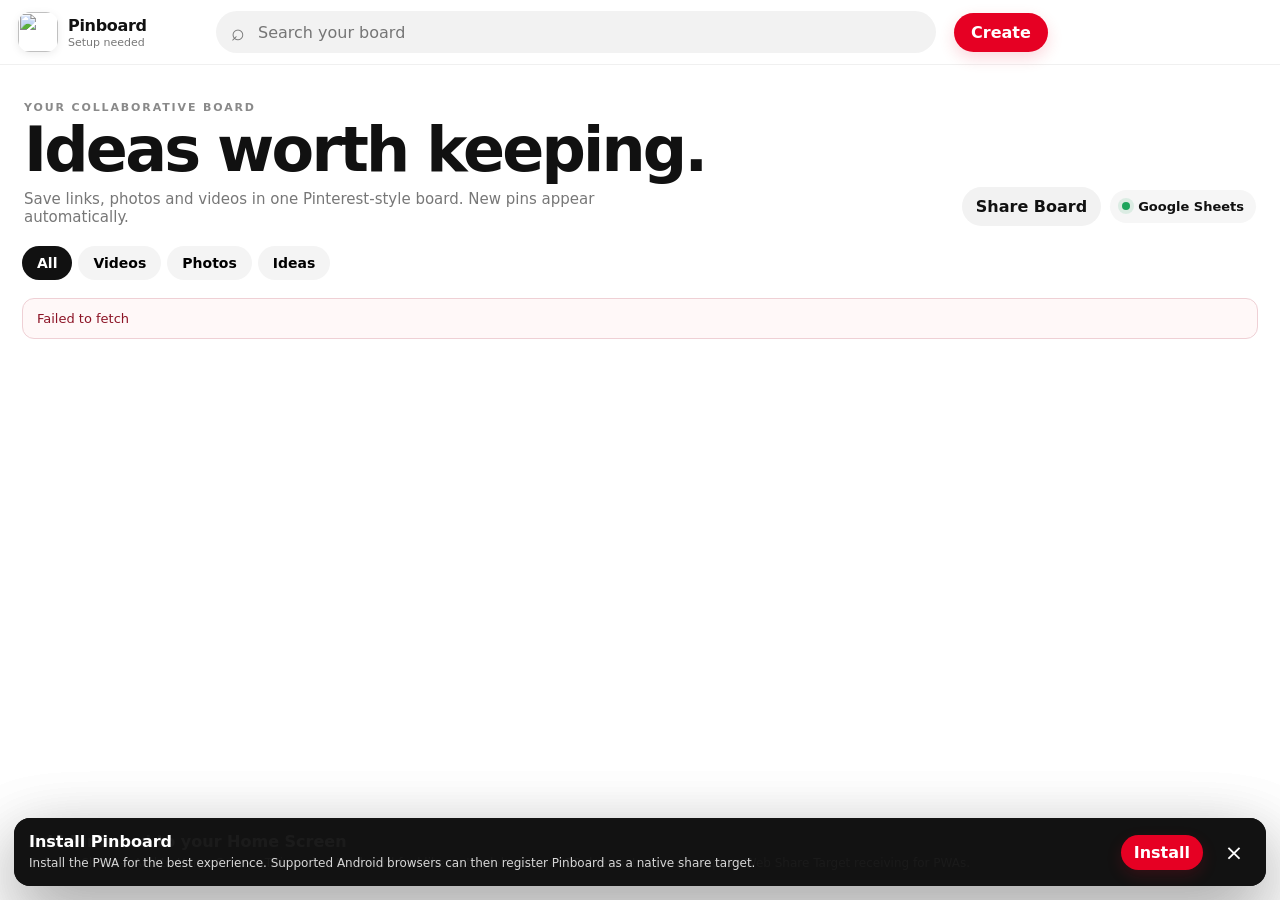
==== index.html @ 5e3a15cf "Add files via upload" ====
<!doctype html>
<html lang="en">
<head>
<meta charset="utf-8">
<meta name="viewport" content="width=device-width,initial-scale=1,viewport-fit=cover">
<meta name="theme-color" content="#e60023">
<meta name="apple-mobile-web-app-capable" content="yes">
<meta name="apple-mobile-web-app-status-bar-style" content="black-translucent">
<meta name="apple-mobile-web-app-title" content="Pinboard">
<link rel="manifest" href="./manifest.json">
<link rel="icon" type="image/png" href="https://images.squarespace-cdn.com/content/v1/67296ef34462bc7a12043dfe/15d2a4db-7072-4f8b-a951-11aa1a6bc718/Outdoor-Education-Service-06.png">
<link rel="apple-touch-icon" href="https://images.squarespace-cdn.com/content/v1/67296ef34462bc7a12043dfe/15d2a4db-7072-4f8b-a951-11aa1a6bc718/Outdoor-Education-Service-06.png">
<link rel="preconnect" href="https://images.squarespace-cdn.com" crossorigin>
<link rel="stylesheet" href="./styles.css">
<title>Pinboard</title>
</head>
<body>
<div id="app">
<header class="topbar">
  <div class="brand" id="homeButton" role="button" tabindex="0" aria-label="Go home">
    <img class="brand-img" src="https://images.squarespace-cdn.com/content/v1/67296ef34462bc7a12043dfe/15d2a4db-7072-4f8b-a951-11aa1a6bc718/Outdoor-Education-Service-06.png" alt="" width="40" height="40">
    <div><strong>Pinboard</strong><span id="syncStatus">Connecting…</span></div>
  </div>
  <div class="search-wrap">
    <span class="search-icon">⌕</span>
    <input id="searchInput" type="search" placeholder="Search your board" autocomplete="off">
    <button id="clearSearch" class="clear-search" aria-label="Clear search" hidden>×</button>
  </div>
  <div class="top-actions">
    <button class="icon-btn" id="installButton" hidden title="Install">＋</button>
    <button class="primary-btn" id="addButton">Create</button>
  </div>
</header>
<main class="page">
  <section class="hero">
    <div>
      <p class="eyebrow">YOUR COLLABORATIVE BOARD</p>
      <h1>Ideas worth keeping.</h1>
      <p class="subtext">Save links, photos and videos in one Pinterest-style board. New pins appear automatically.</p>
    </div>
    <div class="hero-actions">
      <button class="secondary-btn" id="shareBoard">Share Board</button>
      <div class="sync-pill"><span class="dot"></span><span id="liveText">Live board</span></div>
    </div>
  </section>
  <div class="category-row" role="tablist" aria-label="Categories">
    <button class="filter active" data-filter="all">All</button>
    <button class="filter" data-filter="video">Videos</button>
    <button class="filter" data-filter="photo">Photos</button>
    <button class="filter" data-filter="idea">Ideas</button>
  </div>
  <section class="composer" id="composer" hidden>
    <form id="pinForm" autocomplete="off">
      <div class="composer-head">
        <div><p class="eyebrow">NEW PIN</p><h2>Save something</h2></div>
        <button type="button" class="close-btn" id="closeComposer" aria-label="Close">×</button>
      </div>
      <div class="form-grid">
        <label><span>Link</span><input id="urlInput" type="url" placeholder="https://…" required></label>
        <label><span>Title</span><input id="titleInput" maxlength="140" placeholder="What should this pin be called?"></label>
        <label><span>Your name</span><input id="authorInput" maxlength="40" placeholder="Anonymous"></label>
        <label><span>Category</span><select id="categoryInput"><option value="idea">Idea</option><option value="photo">Photo</option><option value="video">Video</option></select></label>
      </div>
      <div class="composer-foot">
        <span class="hint">Links are stored in your Google Sheet through your Apps Script endpoint.</span>
        <button class="primary-btn" type="submit" id="saveButton">Add Pin</button>
      </div>
      <p class="error" id="formError" hidden></p>
    </form>
  </section>
  <div id="apiNotice" class="notice"></div>
  <section class="pin-grid" id="pinGrid" aria-live="polite"></section>
  <div id="emptyState" class="empty-state" hidden>
    <div class="empty-icon">✦</div><h2>No pins yet</h2><p>Add your first link to start the board.</p>
    <button class="primary-btn" id="emptyAdd">Create first pin</button>
  </div>
</main>
<div class="install-sheet" id="iosBanner" hidden>
  <div><strong>Add Pinboard to your Home Screen</strong><p>Safari → Share → Add to Home Screen. This makes the board feel like a standalone app. iOS does not currently expose Web Share Target receiving for PWAs.</p></div>
  <button class="close-mini" data-dismiss="iosBanner">×</button>
</div>
<div class="install-sheet" id="androidBanner" hidden>
  <div><strong>Install Pinboard</strong><p>Install the PWA for the best experience. Supported Android browsers can then register Pinboard as a native share target.</p></div>
  <button class="primary-btn small" id="installNow">Install</button>
  <button class="close-mini" data-dismiss="androidBanner">×</button>
</div>
<div class="modal" id="lightbox" hidden>
  <div class="modal-backdrop" data-close-lightbox></div>
  <div class="lightbox-shell" role="dialog" aria-modal="true">
    <button class="lightbox-close" data-close-lightbox aria-label="Close">×</button>
    <div class="lightbox-stage" id="lightboxStage"><div id="lightboxContent"></div></div>
    <div class="lightbox-meta">
      <div><strong id="lightboxTitle">Pin</strong><span id="lightboxAuthor"></span></div>
      <div class="lightbox-actions">
        <button class="secondary-btn" id="lightboxShare">Share</button>
        <a id="lightboxOriginal" class="secondary-btn" target="_blank" rel="noopener noreferrer">Open Original ↗</a>
      </div>
    </div>
  </div>
</div>
<script async src="https://assets.pinterest.com/js/pinit.js"></script>
<script src="./app.js" defer></script>
</body>
</html>
---- styles.css ----
:root{--red:#e60023;--red-dark:#c90020;--ink:#111;--muted:#777;--line:#e9e9e9;--glass:rgba(255,255,255,.91);--shadow:0 8px 28px rgba(0,0,0,.08);--shadow-lg:0 24px 70px rgba(0,0,0,.22);--radius:18px}
*{box-sizing:border-box}html{scroll-behavior:smooth}body{margin:0;font-family:Inter,ui-sans-serif,system-ui,-apple-system,BlinkMacSystemFont,"Segoe UI",sans-serif;color:var(--ink);background:#fff}
button,input,select{font:inherit}button{cursor:pointer}.topbar{position:sticky;top:0;z-index:40;display:flex;align-items:center;gap:18px;padding:11px 18px;border-bottom:1px solid rgba(0,0,0,.06);background:var(--glass);backdrop-filter:blur(15px);-webkit-backdrop-filter:blur(15px)}
.brand{display:flex;align-items:center;gap:10px;min-width:180px;user-select:none}.brand-img{width:40px;height:40px;border-radius:12px;object-fit:cover;box-shadow:0 2px 8px rgba(0,0,0,.08)}.brand strong{display:block;font-weight:900;letter-spacing:-.02em}.brand span{display:block;color:var(--muted);font-size:11px;margin-top:1px}
.search-wrap{height:42px;max-width:720px;flex:1;position:relative}.search-wrap input{height:100%;padding:0 42px;border:0;border-radius:999px;background:#f2f2f2;outline:none}.search-wrap input:focus{background:#ececec}.search-icon{position:absolute;left:15px;top:8px;font-size:23px;color:#777;z-index:1}.clear-search{position:absolute;right:8px;top:5px;border:0;border-radius:50%;width:32px;height:32px;background:#ddd;font-size:20px;color:#555}
.top-actions{display:flex;gap:8px}.primary-btn,.secondary-btn,.icon-btn{border:0}.primary-btn{border-radius:999px;background:var(--red);color:#fff;padding:10px 17px;font-weight:850;box-shadow:0 6px 16px rgba(230,0,35,.16);transition:.18s}.primary-btn:hover{background:var(--red-dark);transform:translateY(-1px)}.primary-btn.small{padding:8px 13px}.secondary-btn{background:#f2f2f2;color:#111;border-radius:999px;padding:10px 14px;font-weight:800;text-decoration:none}.secondary-btn:hover{background:#e9e9e9}.icon-btn{width:38px;height:38px;border-radius:50%;background:#f2f2f2;font-size:22px}
.page{max-width:1800px;margin:auto;padding:26px 22px 70px}.hero{display:flex;justify-content:space-between;align-items:end;gap:20px;margin:10px 2px 20px}.hero h1{font-size:clamp(34px,5vw,62px);line-height:.95;letter-spacing:-.045em;margin:0 0 10px}.eyebrow{font-size:11px;letter-spacing:.17em;font-weight:900;color:#8a8a8a;margin:0 0 7px}.subtext{color:var(--muted);font-size:15px;max-width:670px;margin:0}.hero-actions{display:flex;align-items:center;gap:9px}.sync-pill{padding:9px 12px;background:#f6f6f6;border-radius:999px;font-size:13px;font-weight:750;display:flex;align-items:center;gap:8px}.dot{width:8px;height:8px;border-radius:50%;background:#1ca55b;box-shadow:0 0 0 4px rgba(28,165,91,.12)}
.category-row{display:flex;gap:6px;overflow:auto;scrollbar-width:none;margin:0 0 18px}.category-row::-webkit-scrollbar{display:none}.filter{border:0;background:#f4f4f4;border-radius:999px;padding:9px 15px;font-size:14px;font-weight:800;white-space:nowrap}.filter.active{background:#111;color:#fff}
.composer{background:#fff;border:1px solid var(--line);border-radius:22px;padding:20px;box-shadow:var(--shadow);margin-bottom:18px}.composer-head{display:flex;justify-content:space-between;align-items:start}.composer h2{margin:0 0 14px;font-size:22px;letter-spacing:-.02em}.close-btn,.close-mini{border:0;background:transparent}.close-btn{font-size:28px;color:#777;width:36px;height:36px;border-radius:50%}.close-btn:hover{background:#f1f1f1}.form-grid{display:grid;grid-template-columns:2fr 1.35fr 1fr 1fr;gap:12px}label span{display:block;font-size:12px;font-weight:800;margin-bottom:6px;color:#555}input,select{width:100%;border:1px solid #ddd;border-radius:12px;padding:12px 13px;outline:none;background:#fff}input:focus,select:focus{border-color:#999;box-shadow:0 0 0 4px rgba(0,0,0,.04)}.composer-foot{display:flex;justify-content:space-between;align-items:center;gap:14px;margin-top:14px}.hint{font-size:12px;color:#888}.error,.notice{border-radius:12px;font-size:13px}.error{background:#fff0f1;color:#9d001a;padding:10px 12px;margin:12px 0 0}.notice{display:none;padding:12px 14px;margin-bottom:18px;background:#fff8f8;color:#8c1426;border:1px solid #efd0d5}
.pin-grid{column-count:6;column-gap:16px}.pin-card{break-inside:avoid;margin:0 0 16px;border-radius:var(--radius);overflow:hidden;background:#fff;border:1px solid rgba(0,0,0,.05);box-shadow:0 3px 13px rgba(0,0,0,.06);position:relative;transition:transform .2s,box-shadow .2s;animation:pinIn .35s both}.pin-card:hover{transform:translateY(-4px);box-shadow:var(--shadow)}.media-wrap{position:relative;background:#eee;overflow:hidden}.media-wrap img,.media-wrap video{width:100%;display:block;object-fit:cover;max-height:800px}.media-wrap iframe{width:100%;aspect-ratio:16/10;border:0;background:#111;display:block}.pin-body{padding:12px}.pin-title{margin:0 0 8px;font-weight:850;line-height:1.2}.pin-source{color:#8a8a8a;font-size:12px;white-space:nowrap;text-overflow:ellipsis;overflow:hidden}.pin-footer{display:flex;justify-content:space-between;align-items:center;gap:8px;margin-top:11px}.author{display:flex;align-items:center;gap:7px;min-width:0}.avatar{width:25px;height:25px;border-radius:50%;background:#111;color:#fff;display:grid;place-items:center;font-size:10px;font-weight:900}.author-name,.timestamp{white-space:nowrap;overflow:hidden;text-overflow:ellipsis}.author-name{font-size:12px;font-weight:700}.timestamp{font-size:11px;color:#aaa}.card-overlay{position:absolute;left:8px;right:8px;top:8px;display:flex;justify-content:space-between;gap:6px;opacity:0;transition:.18s}.pin-card:hover .card-overlay,.pin-card:focus-within .card-overlay{opacity:1}.overlay-btn,.delete-chip{border:0;border-radius:999px;padding:8px 11px;background:rgba(255,255,255,.95);font-size:12px;font-weight:850;box-shadow:0 5px 16px rgba(0,0,0,.12)}.overlay-btn.open{background:var(--red);color:#fff}.delete-chip{position:absolute;right:8px;bottom:8px;z-index:2}.external-card{padding:27px 18px;background:linear-gradient(135deg,#f4f4f4,#fff);min-height:150px}.external-icon{width:42px;height:42px;background:#111;color:#fff;border-radius:12px;display:grid;place-items:center;font-weight:900;margin-bottom:14px}.external-domain{font-weight:900;font-size:17px}.external-url{font-size:12px;color:#8a8a8a;margin-top:6px;overflow:hidden;text-overflow:ellipsis;white-space:nowrap}.skeleton{height:220px;border-radius:16px;margin-bottom:16px;background:linear-gradient(100deg,#eee 35%,#f8f8f8 50%,#eee 65%);background-size:300% 100%;animation:shim 1.2s infinite;break-inside:avoid}.empty-state{text-align:center;padding:78px 15px}.empty-icon{width:64px;height:64px;border-radius:20px;background:#f5f5f5;display:grid;place-items:center;margin:0 auto 14px;font-size:29px}.empty-state h2{margin:0 0 7px}.empty-state p{margin:0 0 18px;color:#777}
.lightbox-shell{position:absolute;inset:15px;display:flex;flex-direction:column;pointer-events:none}.modal{position:fixed;inset:0;z-index:100}.modal-backdrop{position:absolute;inset:0;background:rgba(0,0,0,.73);backdrop-filter:blur(5px)}.lightbox-stage{flex:1;display:grid;place-items:center;overflow:hidden;pointer-events:auto}.lightbox-close{position:absolute;right:0;top:0;z-index:2;border:0;width:44px;height:44px;border-radius:50%;background:#fff;font-size:28px}.lightbox-meta{pointer-events:auto;width:min(1100px,100%);margin:9px auto 0;display:flex;justify-content:space-between;align-items:center;gap:15px;color:#fff}.lightbox-meta strong{display:block}.lightbox-meta span{display:block;color:#ddd;font-size:12px;margin-top:4px}.lightbox-actions{display:flex;gap:7px}.install-sheet{position:fixed;left:14px;right:14px;bottom:14px;z-index:80;display:flex;align-items:center;gap:14px;padding:14px 15px;border-radius:16px;background:rgba(18,18,18,.96);color:#fff;box-shadow:var(--shadow-lg)}.install-sheet>div{flex:1}.install-sheet strong{display:block}.install-sheet p{margin:4px 0 0;color:#d8d8d8;font-size:12px;line-height:1.4}.close-mini{color:#fff;font-size:22px;width:34px;height:34px;border-radius:50%}.close-mini:hover{background:rgba(255,255,255,.12)}
@keyframes shim{0%{background-position:100% 0}100%{background-position:-100% 0}}@keyframes pinIn{from{opacity:0;transform:translateY(9px)}to{opacity:1;transform:none}}
@media(max-width:1300px){.pin-grid{column-count:5}}@media(max-width:1100px){.pin-grid{column-count:4}.form-grid{grid-template-columns:1fr 1fr}}@media(max-width:760px){.topbar{padding:9px 11px;flex-wrap:wrap}.brand{order:1;min-width:auto}.top-actions{order:2;margin-left:auto}.search-wrap{order:3;flex-basis:100%;max-width:none}.page{padding:18px 11px 55px}.hero{flex-direction:column;align-items:start}.hero-actions{width:100%;justify-content:space-between}.pin-grid{column-count:2;column-gap:9px}.pin-card{margin-bottom:9px;border-radius:13px}.form-grid{grid-template-columns:1fr}.composer-foot{flex-direction:column;align-items:stretch}}@media(max-width:430px){.pin-grid{column-count:1}.hero-actions{flex-wrap:wrap}.brand strong{font-size:14px}}
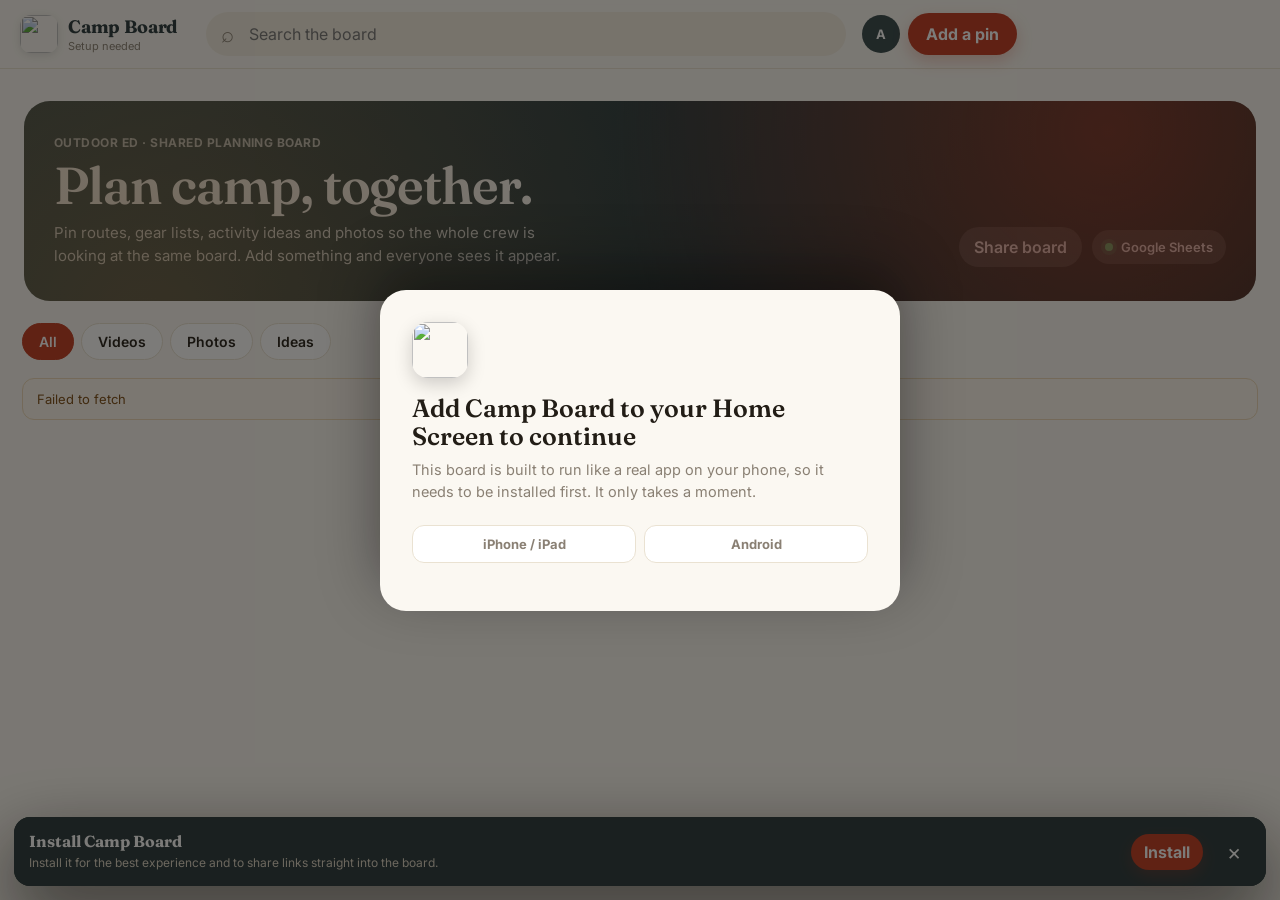
==== commit eefe68b8: "Add files via upload" ====
--- a/index.html
+++ b/index.html
@@ -3,43 +3,47 @@
 <head>
 <meta charset="utf-8">
 <meta name="viewport" content="width=device-width,initial-scale=1,viewport-fit=cover">
-<meta name="theme-color" content="#e60023">
+<meta name="theme-color" content="#c1391f">
 <meta name="apple-mobile-web-app-capable" content="yes">
 <meta name="apple-mobile-web-app-status-bar-style" content="black-translucent">
-<meta name="apple-mobile-web-app-title" content="Pinboard">
+<meta name="apple-mobile-web-app-title" content="Camp Board">
 <link rel="manifest" href="./manifest.json">
 <link rel="icon" type="image/png" href="https://images.squarespace-cdn.com/content/v1/67296ef34462bc7a12043dfe/15d2a4db-7072-4f8b-a951-11aa1a6bc718/Outdoor-Education-Service-06.png">
 <link rel="apple-touch-icon" href="https://images.squarespace-cdn.com/content/v1/67296ef34462bc7a12043dfe/15d2a4db-7072-4f8b-a951-11aa1a6bc718/Outdoor-Education-Service-06.png">
 <link rel="preconnect" href="https://images.squarespace-cdn.com" crossorigin>
+<link rel="preconnect" href="https://fonts.googleapis.com">
+<link rel="preconnect" href="https://fonts.gstatic.com" crossorigin>
+<link href="https://fonts.googleapis.com/css2?family=Fraunces:opsz,wght@9..144,500;9..144,600;9..144,700&family=Inter:wght@400;500;600;700&display=swap" rel="stylesheet">
 <link rel="stylesheet" href="./styles.css">
-<title>Pinboard</title>
+<title>Camp Board</title>
 </head>
 <body>
 <div id="app">
 <header class="topbar">
-  <div class="brand" id="homeButton" role="button" tabindex="0" aria-label="Go home">
-    <img class="brand-img" src="https://images.squarespace-cdn.com/content/v1/67296ef34462bc7a12043dfe/15d2a4db-7072-4f8b-a951-11aa1a6bc718/Outdoor-Education-Service-06.png" alt="" width="40" height="40">
-    <div><strong>Pinboard</strong><span id="syncStatus">Connecting…</span></div>
-  </div>
+  <button class="brand" id="homeButton" aria-label="Go home">
+    <img class="brand-img" src="https://images.squarespace-cdn.com/content/v1/67296ef34462bc7a12043dfe/15d2a4db-7072-4f8b-a951-11aa1a6bc718/Outdoor-Education-Service-06.png" alt="" width="38" height="38">
+    <div><strong>Camp Board</strong><span id="syncStatus">Connecting…</span></div>
+  </button>
   <div class="search-wrap">
     <span class="search-icon">⌕</span>
-    <input id="searchInput" type="search" placeholder="Search your board" autocomplete="off">
+    <input id="searchInput" type="search" placeholder="Search the board" autocomplete="off">
     <button id="clearSearch" class="clear-search" aria-label="Clear search" hidden>×</button>
   </div>
   <div class="top-actions">
     <button class="icon-btn" id="installButton" hidden title="Install">＋</button>
-    <button class="primary-btn" id="addButton">Create</button>
+    <button class="avatar-btn" id="profileButton" title="Your name">A</button>
+    <button class="primary-btn" id="addButton">Add a pin</button>
   </div>
 </header>
 <main class="page">
   <section class="hero">
     <div>
-      <p class="eyebrow">YOUR COLLABORATIVE BOARD</p>
-      <h1>Ideas worth keeping.</h1>
-      <p class="subtext">Save links, photos and videos in one Pinterest-style board. New pins appear automatically.</p>
+      <p class="eyebrow">OUTDOOR ED · SHARED PLANNING BOARD</p>
+      <h1>Plan camp, together.</h1>
+      <p class="subtext">Pin routes, gear lists, activity ideas and photos so the whole crew is looking at the same board. Add something and everyone sees it appear.</p>
     </div>
     <div class="hero-actions">
-      <button class="secondary-btn" id="shareBoard">Share Board</button>
+      <button class="secondary-btn" id="shareBoard">Share board</button>
       <div class="sync-pill"><span class="dot"></span><span id="liveText">Live board</span></div>
     </div>
   </section>
@@ -52,18 +56,18 @@
   <section class="composer" id="composer" hidden>
     <form id="pinForm" autocomplete="off">
       <div class="composer-head">
-        <div><p class="eyebrow">NEW PIN</p><h2>Save something</h2></div>
+        <div><p class="eyebrow">NEW PIN</p><h2>Add to the board</h2></div>
         <button type="button" class="close-btn" id="closeComposer" aria-label="Close">×</button>
       </div>
       <div class="form-grid">
         <label><span>Link</span><input id="urlInput" type="url" placeholder="https://…" required></label>
-        <label><span>Title</span><input id="titleInput" maxlength="140" placeholder="What should this pin be called?"></label>
+        <label><span>Title</span><input id="titleInput" maxlength="140" placeholder="What is this?"></label>
         <label><span>Your name</span><input id="authorInput" maxlength="40" placeholder="Anonymous"></label>
         <label><span>Category</span><select id="categoryInput"><option value="idea">Idea</option><option value="photo">Photo</option><option value="video">Video</option></select></label>
       </div>
       <div class="composer-foot">
-        <span class="hint">Links are stored in your Google Sheet through your Apps Script endpoint.</span>
-        <button class="primary-btn" type="submit" id="saveButton">Add Pin</button>
+        <span class="hint">Pins are stored in the group's Google Sheet.</span>
+        <button class="primary-btn" type="submit" id="saveButton">Add pin</button>
       </div>
       <p class="error" id="formError" hidden></p>
     </form>
@@ -71,16 +75,16 @@
   <div id="apiNotice" class="notice"></div>
   <section class="pin-grid" id="pinGrid" aria-live="polite"></section>
   <div id="emptyState" class="empty-state" hidden>
-    <div class="empty-icon">✦</div><h2>No pins yet</h2><p>Add your first link to start the board.</p>
-    <button class="primary-btn" id="emptyAdd">Create first pin</button>
+    <div class="empty-icon">✦</div><h2>No pins yet</h2><p>Add the first link to start the board.</p>
+    <button class="primary-btn" id="emptyAdd">Add the first pin</button>
   </div>
 </main>
 <div class="install-sheet" id="iosBanner" hidden>
-  <div><strong>Add Pinboard to your Home Screen</strong><p>Safari → Share → Add to Home Screen. This makes the board feel like a standalone app. iOS does not currently expose Web Share Target receiving for PWAs.</p></div>
+  <div><strong>Add Camp Board to your Home Screen</strong><p>Safari → Share → Add to Home Screen. This makes the board feel like a real app.</p></div>
   <button class="close-mini" data-dismiss="iosBanner">×</button>
 </div>
 <div class="install-sheet" id="androidBanner" hidden>
-  <div><strong>Install Pinboard</strong><p>Install the PWA for the best experience. Supported Android browsers can then register Pinboard as a native share target.</p></div>
+  <div><strong>Install Camp Board</strong><p>Install it for the best experience and to share links straight into the board.</p></div>
   <button class="primary-btn small" id="installNow">Install</button>
   <button class="close-mini" data-dismiss="androidBanner">×</button>
 </div>
@@ -93,12 +97,47 @@
       <div><strong id="lightboxTitle">Pin</strong><span id="lightboxAuthor"></span></div>
       <div class="lightbox-actions">
         <button class="secondary-btn" id="lightboxShare">Share</button>
-        <a id="lightboxOriginal" class="secondary-btn" target="_blank" rel="noopener noreferrer">Open Original ↗</a>
+        <a id="lightboxOriginal" class="secondary-btn" target="_blank" rel="noopener noreferrer">Open original ↗</a>
       </div>
     </div>
   </div>
 </div>
+</div>
+
+<!-- Install gate: shown on phones until the app is opened as an installed Home Screen app -->
+<div class="install-gate" id="installGate" hidden>
+  <div class="gate-sheet">
+    <img class="gate-icon" src="https://images.squarespace-cdn.com/content/v1/67296ef34462bc7a12043dfe/15d2a4db-7072-4f8b-a951-11aa1a6bc718/Outdoor-Education-Service-06.png" alt="">
+    <h1>Add Camp Board to your Home Screen to continue</h1>
+    <p class="subtext">This board is built to run like a real app on your phone, so it needs to be installed first. It only takes a moment.</p>
+    <div class="gate-tabs">
+      <button class="gate-tab" id="gateTabIOS" type="button">iPhone / iPad</button>
+      <button class="gate-tab" id="gateTabAndroid" type="button">Android</button>
+    </div>
+    <div class="gate-panel" id="gatePanelIOS">
+      <ol class="gate-steps">
+        <li><span class="num">1</span><span>Open this page in <strong>Safari</strong> (if you tapped this link inside another app, tap ••• or Share at the bottom, then "Open in Safari" first).</span></li>
+        <li><span class="num">2</span><span>Tap the <strong>Share</strong> button (the square with an arrow pointing up), in Safari's toolbar.</span></li>
+        <li><span class="num">3</span><span>Scroll down and tap <strong>Add to Home Screen</strong>.</span></li>
+        <li><span class="num">4</span><span>Tap <strong>Add</strong> in the top right.</span></li>
+        <li><span class="num">5</span><span>Close this browser tab, then open <strong>Camp Board</strong> from the icon that's now on your Home Screen.</span></li>
+      </ol>
+      <p class="gate-note">Already added it? Go to your Home Screen and open the Camp Board icon from there — reloading this browser tab won't switch it over.</p>
+    </div>
+    <div class="gate-panel" id="gatePanelAndroid">
+      <ol class="gate-steps">
+        <li><span class="num">1</span><span>Tap the <strong>⋮</strong> menu in the top right of Chrome.</span></li>
+        <li><span class="num">2</span><span>Tap <strong>Install app</strong> (or <strong>Add to Home screen</strong>).</span></li>
+        <li><span class="num">3</span><span>Tap <strong>Install</strong> to confirm.</span></li>
+        <li><span class="num">4</span><span>Open <strong>Camp Board</strong> from your Home Screen or app drawer.</span></li>
+      </ol>
+      <button class="primary-btn" id="gateInstallNow" hidden>Install now</button>
+      <p class="gate-note">Already added it? Open the Camp Board icon from your Home Screen or app drawer instead of this browser tab.</p>
+    </div>
+  </div>
+</div>
+
 <script async src="https://assets.pinterest.com/js/pinit.js"></script>
 <script src="./app.js" defer></script>
 </body>
-</html>+</html>
--- a/styles.css
+++ b/styles.css
@@ -1,13 +1,180 @@
-:root{--red:#e60023;--red-dark:#c90020;--ink:#111;--muted:#777;--line:#e9e9e9;--glass:rgba(255,255,255,.91);--shadow:0 8px 28px rgba(0,0,0,.08);--shadow-lg:0 24px 70px rgba(0,0,0,.22);--radius:18px}
-*{box-sizing:border-box}html{scroll-behavior:smooth}body{margin:0;font-family:Inter,ui-sans-serif,system-ui,-apple-system,BlinkMacSystemFont,"Segoe UI",sans-serif;color:var(--ink);background:#fff}
-button,input,select{font:inherit}button{cursor:pointer}.topbar{position:sticky;top:0;z-index:40;display:flex;align-items:center;gap:18px;padding:11px 18px;border-bottom:1px solid rgba(0,0,0,.06);background:var(--glass);backdrop-filter:blur(15px);-webkit-backdrop-filter:blur(15px)}
-.brand{display:flex;align-items:center;gap:10px;min-width:180px;user-select:none}.brand-img{width:40px;height:40px;border-radius:12px;object-fit:cover;box-shadow:0 2px 8px rgba(0,0,0,.08)}.brand strong{display:block;font-weight:900;letter-spacing:-.02em}.brand span{display:block;color:var(--muted);font-size:11px;margin-top:1px}
-.search-wrap{height:42px;max-width:720px;flex:1;position:relative}.search-wrap input{height:100%;padding:0 42px;border:0;border-radius:999px;background:#f2f2f2;outline:none}.search-wrap input:focus{background:#ececec}.search-icon{position:absolute;left:15px;top:8px;font-size:23px;color:#777;z-index:1}.clear-search{position:absolute;right:8px;top:5px;border:0;border-radius:50%;width:32px;height:32px;background:#ddd;font-size:20px;color:#555}
-.top-actions{display:flex;gap:8px}.primary-btn,.secondary-btn,.icon-btn{border:0}.primary-btn{border-radius:999px;background:var(--red);color:#fff;padding:10px 17px;font-weight:850;box-shadow:0 6px 16px rgba(230,0,35,.16);transition:.18s}.primary-btn:hover{background:var(--red-dark);transform:translateY(-1px)}.primary-btn.small{padding:8px 13px}.secondary-btn{background:#f2f2f2;color:#111;border-radius:999px;padding:10px 14px;font-weight:800;text-decoration:none}.secondary-btn:hover{background:#e9e9e9}.icon-btn{width:38px;height:38px;border-radius:50%;background:#f2f2f2;font-size:22px}
-.page{max-width:1800px;margin:auto;padding:26px 22px 70px}.hero{display:flex;justify-content:space-between;align-items:end;gap:20px;margin:10px 2px 20px}.hero h1{font-size:clamp(34px,5vw,62px);line-height:.95;letter-spacing:-.045em;margin:0 0 10px}.eyebrow{font-size:11px;letter-spacing:.17em;font-weight:900;color:#8a8a8a;margin:0 0 7px}.subtext{color:var(--muted);font-size:15px;max-width:670px;margin:0}.hero-actions{display:flex;align-items:center;gap:9px}.sync-pill{padding:9px 12px;background:#f6f6f6;border-radius:999px;font-size:13px;font-weight:750;display:flex;align-items:center;gap:8px}.dot{width:8px;height:8px;border-radius:50%;background:#1ca55b;box-shadow:0 0 0 4px rgba(28,165,91,.12)}
-.category-row{display:flex;gap:6px;overflow:auto;scrollbar-width:none;margin:0 0 18px}.category-row::-webkit-scrollbar{display:none}.filter{border:0;background:#f4f4f4;border-radius:999px;padding:9px 15px;font-size:14px;font-weight:800;white-space:nowrap}.filter.active{background:#111;color:#fff}
-.composer{background:#fff;border:1px solid var(--line);border-radius:22px;padding:20px;box-shadow:var(--shadow);margin-bottom:18px}.composer-head{display:flex;justify-content:space-between;align-items:start}.composer h2{margin:0 0 14px;font-size:22px;letter-spacing:-.02em}.close-btn,.close-mini{border:0;background:transparent}.close-btn{font-size:28px;color:#777;width:36px;height:36px;border-radius:50%}.close-btn:hover{background:#f1f1f1}.form-grid{display:grid;grid-template-columns:2fr 1.35fr 1fr 1fr;gap:12px}label span{display:block;font-size:12px;font-weight:800;margin-bottom:6px;color:#555}input,select{width:100%;border:1px solid #ddd;border-radius:12px;padding:12px 13px;outline:none;background:#fff}input:focus,select:focus{border-color:#999;box-shadow:0 0 0 4px rgba(0,0,0,.04)}.composer-foot{display:flex;justify-content:space-between;align-items:center;gap:14px;margin-top:14px}.hint{font-size:12px;color:#888}.error,.notice{border-radius:12px;font-size:13px}.error{background:#fff0f1;color:#9d001a;padding:10px 12px;margin:12px 0 0}.notice{display:none;padding:12px 14px;margin-bottom:18px;background:#fff8f8;color:#8c1426;border:1px solid #efd0d5}
-.pin-grid{column-count:6;column-gap:16px}.pin-card{break-inside:avoid;margin:0 0 16px;border-radius:var(--radius);overflow:hidden;background:#fff;border:1px solid rgba(0,0,0,.05);box-shadow:0 3px 13px rgba(0,0,0,.06);position:relative;transition:transform .2s,box-shadow .2s;animation:pinIn .35s both}.pin-card:hover{transform:translateY(-4px);box-shadow:var(--shadow)}.media-wrap{position:relative;background:#eee;overflow:hidden}.media-wrap img,.media-wrap video{width:100%;display:block;object-fit:cover;max-height:800px}.media-wrap iframe{width:100%;aspect-ratio:16/10;border:0;background:#111;display:block}.pin-body{padding:12px}.pin-title{margin:0 0 8px;font-weight:850;line-height:1.2}.pin-source{color:#8a8a8a;font-size:12px;white-space:nowrap;text-overflow:ellipsis;overflow:hidden}.pin-footer{display:flex;justify-content:space-between;align-items:center;gap:8px;margin-top:11px}.author{display:flex;align-items:center;gap:7px;min-width:0}.avatar{width:25px;height:25px;border-radius:50%;background:#111;color:#fff;display:grid;place-items:center;font-size:10px;font-weight:900}.author-name,.timestamp{white-space:nowrap;overflow:hidden;text-overflow:ellipsis}.author-name{font-size:12px;font-weight:700}.timestamp{font-size:11px;color:#aaa}.card-overlay{position:absolute;left:8px;right:8px;top:8px;display:flex;justify-content:space-between;gap:6px;opacity:0;transition:.18s}.pin-card:hover .card-overlay,.pin-card:focus-within .card-overlay{opacity:1}.overlay-btn,.delete-chip{border:0;border-radius:999px;padding:8px 11px;background:rgba(255,255,255,.95);font-size:12px;font-weight:850;box-shadow:0 5px 16px rgba(0,0,0,.12)}.overlay-btn.open{background:var(--red);color:#fff}.delete-chip{position:absolute;right:8px;bottom:8px;z-index:2}.external-card{padding:27px 18px;background:linear-gradient(135deg,#f4f4f4,#fff);min-height:150px}.external-icon{width:42px;height:42px;background:#111;color:#fff;border-radius:12px;display:grid;place-items:center;font-weight:900;margin-bottom:14px}.external-domain{font-weight:900;font-size:17px}.external-url{font-size:12px;color:#8a8a8a;margin-top:6px;overflow:hidden;text-overflow:ellipsis;white-space:nowrap}.skeleton{height:220px;border-radius:16px;margin-bottom:16px;background:linear-gradient(100deg,#eee 35%,#f8f8f8 50%,#eee 65%);background-size:300% 100%;animation:shim 1.2s infinite;break-inside:avoid}.empty-state{text-align:center;padding:78px 15px}.empty-icon{width:64px;height:64px;border-radius:20px;background:#f5f5f5;display:grid;place-items:center;margin:0 auto 14px;font-size:29px}.empty-state h2{margin:0 0 7px}.empty-state p{margin:0 0 18px;color:#777}
-.lightbox-shell{position:absolute;inset:15px;display:flex;flex-direction:column;pointer-events:none}.modal{position:fixed;inset:0;z-index:100}.modal-backdrop{position:absolute;inset:0;background:rgba(0,0,0,.73);backdrop-filter:blur(5px)}.lightbox-stage{flex:1;display:grid;place-items:center;overflow:hidden;pointer-events:auto}.lightbox-close{position:absolute;right:0;top:0;z-index:2;border:0;width:44px;height:44px;border-radius:50%;background:#fff;font-size:28px}.lightbox-meta{pointer-events:auto;width:min(1100px,100%);margin:9px auto 0;display:flex;justify-content:space-between;align-items:center;gap:15px;color:#fff}.lightbox-meta strong{display:block}.lightbox-meta span{display:block;color:#ddd;font-size:12px;margin-top:4px}.lightbox-actions{display:flex;gap:7px}.install-sheet{position:fixed;left:14px;right:14px;bottom:14px;z-index:80;display:flex;align-items:center;gap:14px;padding:14px 15px;border-radius:16px;background:rgba(18,18,18,.96);color:#fff;box-shadow:var(--shadow-lg)}.install-sheet>div{flex:1}.install-sheet strong{display:block}.install-sheet p{margin:4px 0 0;color:#d8d8d8;font-size:12px;line-height:1.4}.close-mini{color:#fff;font-size:22px;width:34px;height:34px;border-radius:50%}.close-mini:hover{background:rgba(255,255,255,.12)}
-@keyframes shim{0%{background-position:100% 0}100%{background-position:-100% 0}}@keyframes pinIn{from{opacity:0;transform:translateY(9px)}to{opacity:1;transform:none}}
-@media(max-width:1300px){.pin-grid{column-count:5}}@media(max-width:1100px){.pin-grid{column-count:4}.form-grid{grid-template-columns:1fr 1fr}}@media(max-width:760px){.topbar{padding:9px 11px;flex-wrap:wrap}.brand{order:1;min-width:auto}.top-actions{order:2;margin-left:auto}.search-wrap{order:3;flex-basis:100%;max-width:none}.page{padding:18px 11px 55px}.hero{flex-direction:column;align-items:start}.hero-actions{width:100%;justify-content:space-between}.pin-grid{column-count:2;column-gap:9px}.pin-card{margin-bottom:9px;border-radius:13px}.form-grid{grid-template-columns:1fr}.composer-foot{flex-direction:column;align-items:stretch}}@media(max-width:430px){.pin-grid{column-count:1}.hero-actions{flex-wrap:wrap}.brand strong{font-size:14px}}+:root{
+  --paper:#fbf8f2;
+  --paper-dim:#f3ede1;
+  --ink:#221d16;
+  --muted:#8a8074;
+  --line:#eae2d2;
+  --ember:#c1391f;
+  --ember-dark:#9e2d16;
+  --pine:#33474a;
+  --pine-dark:#26363a;
+  --khaki:#c98a3e;
+  --glass:rgba(251,248,242,.88);
+  --shadow:0 10px 28px rgba(34,29,22,.09);
+  --shadow-lg:0 28px 70px rgba(20,17,12,.35);
+  --radius:20px;
+}
+*{box-sizing:border-box}
+html{scroll-behavior:smooth}
+body{margin:0;font-family:"Inter",ui-sans-serif,system-ui,-apple-system,"Segoe UI",sans-serif;color:var(--ink);background:var(--paper)}
+h1,h2,.brand strong,.wordmark{font-family:"Fraunces","Iowan Old Style",serif}
+button,input,select{font:inherit}
+button{cursor:pointer}
+
+/* ---------- Topbar ---------- */
+.topbar{position:sticky;top:0;z-index:40;display:flex;align-items:center;gap:16px;padding:12px 20px;border-bottom:1px solid var(--line);background:var(--glass);backdrop-filter:blur(16px);-webkit-backdrop-filter:blur(16px)}
+.brand{display:flex;align-items:center;gap:10px;min-width:170px;user-select:none;background:none;border:0;text-align:left;padding:0}
+.brand-img{width:38px;height:38px;border-radius:11px;object-fit:cover;box-shadow:0 2px 8px rgba(0,0,0,.12)}
+.brand strong{display:block;font-weight:700;letter-spacing:-.01em;font-size:18px;color:var(--pine-dark)}
+.brand span{display:block;color:var(--muted);font-size:11px;margin-top:1px;font-family:"Inter",sans-serif}
+.search-wrap{height:44px;max-width:640px;flex:1;position:relative}
+.search-wrap input{height:100%;width:100%;padding:0 42px;border:1px solid transparent;border-radius:999px;background:var(--paper-dim);outline:none;color:var(--ink)}
+.search-wrap input:focus{background:#fff;border-color:var(--line)}
+.search-icon{position:absolute;left:15px;top:9px;font-size:22px;color:var(--muted);z-index:1}
+.clear-search{position:absolute;right:7px;top:6px;border:0;border-radius:50%;width:32px;height:32px;background:var(--line);font-size:19px;color:var(--ink)}
+.top-actions{display:flex;gap:8px;align-items:center}
+.primary-btn,.secondary-btn,.icon-btn,.avatar-btn{border:0}
+.primary-btn{border-radius:999px;background:var(--ember);color:#fff;padding:11px 18px;font-weight:700;box-shadow:0 6px 16px rgba(193,57,31,.25);transition:.18s}
+.primary-btn:hover{background:var(--ember-dark);transform:translateY(-1px)}
+.primary-btn.small{padding:8px 13px}
+.secondary-btn{background:var(--paper-dim);color:var(--ink);border-radius:999px;padding:10px 15px;font-weight:600;text-decoration:none}
+.secondary-btn:hover{background:var(--line)}
+.icon-btn{width:38px;height:38px;border-radius:50%;background:var(--paper-dim);font-size:20px;color:var(--pine-dark)}
+.avatar-btn{width:38px;height:38px;border-radius:50%;background:var(--pine);color:#fff;font-weight:700;font-size:13px;display:grid;place-items:center;letter-spacing:.02em}
+.avatar-btn:hover{background:var(--pine-dark)}
+
+/* ---------- Page / hero ---------- */
+.page{max-width:1760px;margin:auto;padding:26px 22px 70px}
+.hero{position:relative;display:flex;justify-content:space-between;align-items:end;gap:24px;margin:6px 2px 22px;padding:34px 30px;border-radius:26px;overflow:hidden;background:linear-gradient(120deg,var(--pine) 0%,var(--pine-dark) 60%,#1c2727 100%);color:#fff}
+.hero::after{content:"";position:absolute;inset:0;background:radial-gradient(circle at 88% 15%,rgba(193,57,31,.55),transparent 45%),radial-gradient(circle at 10% 110%,rgba(201,138,62,.35),transparent 50%);pointer-events:none}
+.hero>*{position:relative}
+.hero h1{font-size:clamp(30px,4.4vw,52px);line-height:1.02;letter-spacing:-.02em;margin:0 0 10px;font-weight:600}
+.eyebrow{font-size:12px;letter-spacing:.04em;font-weight:700;color:rgba(255,255,255,.7);margin:0 0 9px;text-transform:none}
+.subtext{color:rgba(255,255,255,.82);font-size:15px;max-width:520px;margin:0;line-height:1.5}
+.hero-actions{display:flex;align-items:center;gap:10px}
+.hero-actions .secondary-btn{background:rgba(255,255,255,.14);color:#fff}
+.hero-actions .secondary-btn:hover{background:rgba(255,255,255,.22)}
+.sync-pill{padding:9px 13px;background:rgba(255,255,255,.14);border-radius:999px;font-size:13px;font-weight:600;display:flex;align-items:center;gap:8px;color:#fff}
+.dot{width:8px;height:8px;border-radius:50%;background:#5fd489;box-shadow:0 0 0 4px rgba(95,212,137,.18)}
+
+/* ---------- Categories ---------- */
+.category-row{display:flex;gap:7px;overflow:auto;scrollbar-width:none;margin:0 0 18px}
+.category-row::-webkit-scrollbar{display:none}
+.filter{border:1px solid var(--line);background:#fff;border-radius:999px;padding:9px 16px;font-size:14px;font-weight:600;white-space:nowrap;color:var(--ink)}
+.filter.active{background:var(--ember);border-color:var(--ember);color:#fff}
+
+/* ---------- Composer ---------- */
+.composer{background:#fff;border:1px solid var(--line);border-radius:22px;padding:20px;box-shadow:var(--shadow);margin-bottom:18px}
+.composer-head{display:flex;justify-content:space-between;align-items:start}
+.composer h2{margin:0 0 14px;font-size:23px;letter-spacing:-.01em;font-weight:600}
+.close-btn,.close-mini{border:0;background:transparent}
+.close-btn{font-size:26px;color:var(--muted);width:36px;height:36px;border-radius:50%}
+.close-btn:hover{background:var(--paper-dim)}
+.form-grid{display:grid;grid-template-columns:2fr 1.35fr 1fr 1fr;gap:12px}
+label span{display:block;font-size:12px;font-weight:700;margin-bottom:6px;color:var(--muted)}
+input,select{width:100%;border:1px solid var(--line);border-radius:12px;padding:12px 13px;outline:none;background:#fff;color:var(--ink)}
+input:focus,select:focus{border-color:var(--pine);box-shadow:0 0 0 4px rgba(51,71,74,.08)}
+.composer-foot{display:flex;justify-content:space-between;align-items:center;gap:14px;margin-top:14px}
+.hint{font-size:12px;color:var(--muted)}
+.error,.notice{border-radius:12px;font-size:13px}
+.error{background:#fdf0ee;color:#8f2711;padding:10px 12px;margin:12px 0 0}
+.notice{display:none;padding:12px 14px;margin-bottom:18px;background:#fdf6ee;color:#7a4a12;border:1px solid #eed9b8}
+
+/* ---------- Grid / cards ---------- */
+.pin-grid{column-count:6;column-gap:16px}
+.pin-card{break-inside:avoid;margin:0 0 16px;border-radius:var(--radius);overflow:hidden;background:#fff;border:1px solid var(--line);position:relative;transition:transform .18s,box-shadow .18s;animation:pinIn .35s both}
+.pin-card:hover{transform:translateY(-3px);box-shadow:var(--shadow-lg)}
+.media-wrap{position:relative;background:var(--paper-dim);overflow:hidden}
+.media-wrap img,.media-wrap video{width:100%;display:block;object-fit:cover;max-height:800px}
+.media-wrap iframe{width:100%;aspect-ratio:16/10;border:0;background:#111;display:block}
+.pin-body{padding:13px 13px 14px}
+.pin-title{margin:0 0 8px;font-weight:650;line-height:1.25;font-size:15px}
+.pin-source{color:var(--muted);font-size:12px;white-space:nowrap;text-overflow:ellipsis;overflow:hidden}
+.pin-footer{display:flex;justify-content:space-between;align-items:center;gap:8px;margin-top:11px}
+.author{display:flex;align-items:center;gap:7px;min-width:0}
+.avatar{width:24px;height:24px;border-radius:50%;background:var(--pine);color:#fff;display:grid;place-items:center;font-size:10px;font-weight:700}
+.author-name,.timestamp{white-space:nowrap;overflow:hidden;text-overflow:ellipsis}
+.author-name{font-size:12px;font-weight:600}
+.timestamp{font-size:11px;color:var(--muted)}
+
+/* Pinterest-style hover chrome: a filled action button top-right, a link chip bottom-left */
+.card-overlay{position:absolute;inset:0;pointer-events:none;opacity:0;transition:opacity .16s}
+.pin-card:hover .card-overlay,.pin-card:focus-within .card-overlay{opacity:1}
+.overlay-top{position:absolute;top:9px;right:9px;left:9px;display:flex;justify-content:flex-end;gap:6px;pointer-events:auto}
+.overlay-btn{border:0;border-radius:999px;padding:9px 15px;font-size:13px;font-weight:700;box-shadow:0 5px 14px rgba(0,0,0,.18)}
+.overlay-btn.expand{background:var(--ember);color:#fff}
+.overlay-btn.expand:hover{background:var(--ember-dark)}
+.link-chip{position:absolute;left:9px;bottom:9px;display:flex;align-items:center;gap:6px;background:rgba(251,248,242,.95);border-radius:999px;padding:8px 12px 8px 10px;font-size:12px;font-weight:700;color:var(--ink);pointer-events:auto;max-width:calc(100% - 18px)}
+.link-chip span{overflow:hidden;text-overflow:ellipsis;white-space:nowrap}
+.delete-chip{position:absolute;top:9px;left:9px;width:32px;height:32px;border-radius:50%;background:rgba(34,29,22,.75);color:#fff;font-size:15px;display:grid;place-items:center;pointer-events:auto}
+.delete-chip:hover{background:var(--ember-dark)}
+
+.external-card{padding:27px 18px;background:linear-gradient(135deg,var(--paper-dim),#fff);min-height:150px}
+.external-icon{width:42px;height:42px;background:var(--pine);color:#fff;border-radius:12px;display:grid;place-items:center;font-weight:700;margin-bottom:14px}
+.external-domain{font-weight:700;font-size:16px}
+.external-url{font-size:12px;color:var(--muted);margin-top:6px;overflow:hidden;text-overflow:ellipsis;white-space:nowrap}
+.skeleton{height:220px;border-radius:16px;margin-bottom:16px;background:linear-gradient(100deg,var(--paper-dim) 35%,#fff 50%,var(--paper-dim) 65%);background-size:300% 100%;animation:shim 1.2s infinite;break-inside:avoid}
+.empty-state{text-align:center;padding:78px 15px}
+.empty-icon{width:64px;height:64px;border-radius:20px;background:var(--paper-dim);display:grid;place-items:center;margin:0 auto 14px;font-size:27px;color:var(--pine)}
+.empty-state h2{margin:0 0 7px;font-weight:600}
+.empty-state p{margin:0 0 18px;color:var(--muted)}
+
+/* ---------- Lightbox ---------- */
+.lightbox-shell{position:absolute;inset:15px;display:flex;flex-direction:column;pointer-events:none}
+.modal{position:fixed;inset:0;z-index:100}
+.modal-backdrop{position:absolute;inset:0;background:rgba(20,17,12,.78);backdrop-filter:blur(6px)}
+.lightbox-stage{flex:1;display:grid;place-items:center;overflow:hidden;pointer-events:auto}
+.lightbox-close{position:absolute;right:0;top:0;z-index:2;border:0;width:44px;height:44px;border-radius:50%;background:#fff;font-size:26px}
+.lightbox-meta{pointer-events:auto;width:min(1100px,100%);margin:9px auto 0;display:flex;justify-content:space-between;align-items:center;gap:15px;color:#fff}
+.lightbox-meta strong{display:block;font-family:"Fraunces",serif;font-weight:600}
+.lightbox-meta span{display:block;color:#e4ddcf;font-size:12px;margin-top:4px}
+.lightbox-actions{display:flex;gap:7px}
+
+/* ---------- Install banners (post-install nudges, e.g. desktop) ---------- */
+.install-sheet{position:fixed;left:14px;right:14px;bottom:14px;z-index:80;display:flex;align-items:center;gap:14px;padding:14px 15px;border-radius:16px;background:var(--pine-dark);color:#fff;box-shadow:var(--shadow-lg)}
+.install-sheet>div{flex:1}
+.install-sheet strong{display:block;font-family:"Fraunces",serif}
+.install-sheet p{margin:4px 0 0;color:#dcd4c4;font-size:12px;line-height:1.4}
+.close-mini{color:#fff;font-size:22px;width:34px;height:34px;border-radius:50%}
+.close-mini:hover{background:rgba(255,255,255,.14)}
+
+/* ---------- Install gate (blocks use until added to Home Screen) ---------- */
+html.gate-active,body.gate-active{overflow:hidden}
+body.gate-active #app{filter:blur(9px) saturate(.65);pointer-events:none;user-select:none}
+.install-gate{position:fixed;inset:0;z-index:500;display:flex;align-items:flex-end;justify-content:center;background:rgba(18,15,11,.55)}
+@media(min-width:640px){.install-gate{align-items:center}}
+.gate-sheet{width:100%;max-width:520px;max-height:92vh;overflow:auto;background:var(--paper);border-radius:26px 26px 0 0;padding:26px 24px 30px;box-shadow:0 -20px 60px rgba(0,0,0,.4)}
+@media(min-width:640px){.gate-sheet{border-radius:26px;padding:32px}}
+.gate-icon{width:56px;height:56px;border-radius:16px;object-fit:cover;box-shadow:0 6px 18px rgba(0,0,0,.18);margin-bottom:16px}
+.gate-sheet h1{font-size:25px;margin:0 0 8px;font-weight:600;line-height:1.15}
+.gate-sheet>p.subtext{margin:0 0 22px;color:var(--muted);font-size:14.5px;max-width:none}
+.gate-steps{list-style:none;margin:0 0 18px;padding:0;display:flex;flex-direction:column;gap:12px}
+.gate-steps li{display:flex;gap:12px;align-items:flex-start;font-size:14px;line-height:1.5}
+.gate-steps .num{flex:none;width:26px;height:26px;border-radius:50%;background:var(--pine);color:#fff;font-weight:700;font-size:12px;display:grid;place-items:center;margin-top:1px}
+.gate-tabs{display:flex;gap:8px;margin-bottom:16px}
+.gate-tab{flex:1;border:1px solid var(--line);background:#fff;border-radius:12px;padding:10px;font-weight:700;font-size:13px;color:var(--muted)}
+.gate-tab.active{background:var(--pine);border-color:var(--pine);color:#fff}
+.gate-panel{display:none}
+.gate-panel.active{display:block}
+.gate-note{background:var(--paper-dim);border-radius:12px;padding:11px 13px;font-size:12.5px;color:var(--ink);margin-top:4px}
+.gate-sheet .primary-btn{width:100%;justify-content:center;display:flex;align-items:center;gap:8px;margin-top:6px;padding:13px}
+
+@keyframes shim{0%{background-position:100% 0}100%{background-position:-100% 0}}
+@keyframes pinIn{from{opacity:0;transform:translateY(9px)}to{opacity:1;transform:none}}
+
+@media(max-width:1300px){.pin-grid{column-count:5}}
+@media(max-width:1100px){.pin-grid{column-count:4}.form-grid{grid-template-columns:1fr 1fr}}
+@media(max-width:760px){
+  .topbar{padding:9px 11px;flex-wrap:wrap}
+  .brand{order:1;min-width:auto}
+  .top-actions{order:2;margin-left:auto}
+  .search-wrap{order:3;flex-basis:100%;max-width:none}
+  .page{padding:18px 11px 55px}
+  .hero{flex-direction:column;align-items:start;padding:24px 20px}
+  .hero-actions{width:100%;justify-content:space-between}
+  .pin-grid{column-count:2;column-gap:9px}
+  .pin-card{margin-bottom:9px;border-radius:15px}
+  .form-grid{grid-template-columns:1fr}
+  .composer-foot{flex-direction:column;align-items:stretch}
+}
+@media(max-width:430px){.pin-grid{column-count:1}.hero-actions{flex-wrap:wrap}.brand strong{font-size:15px}}
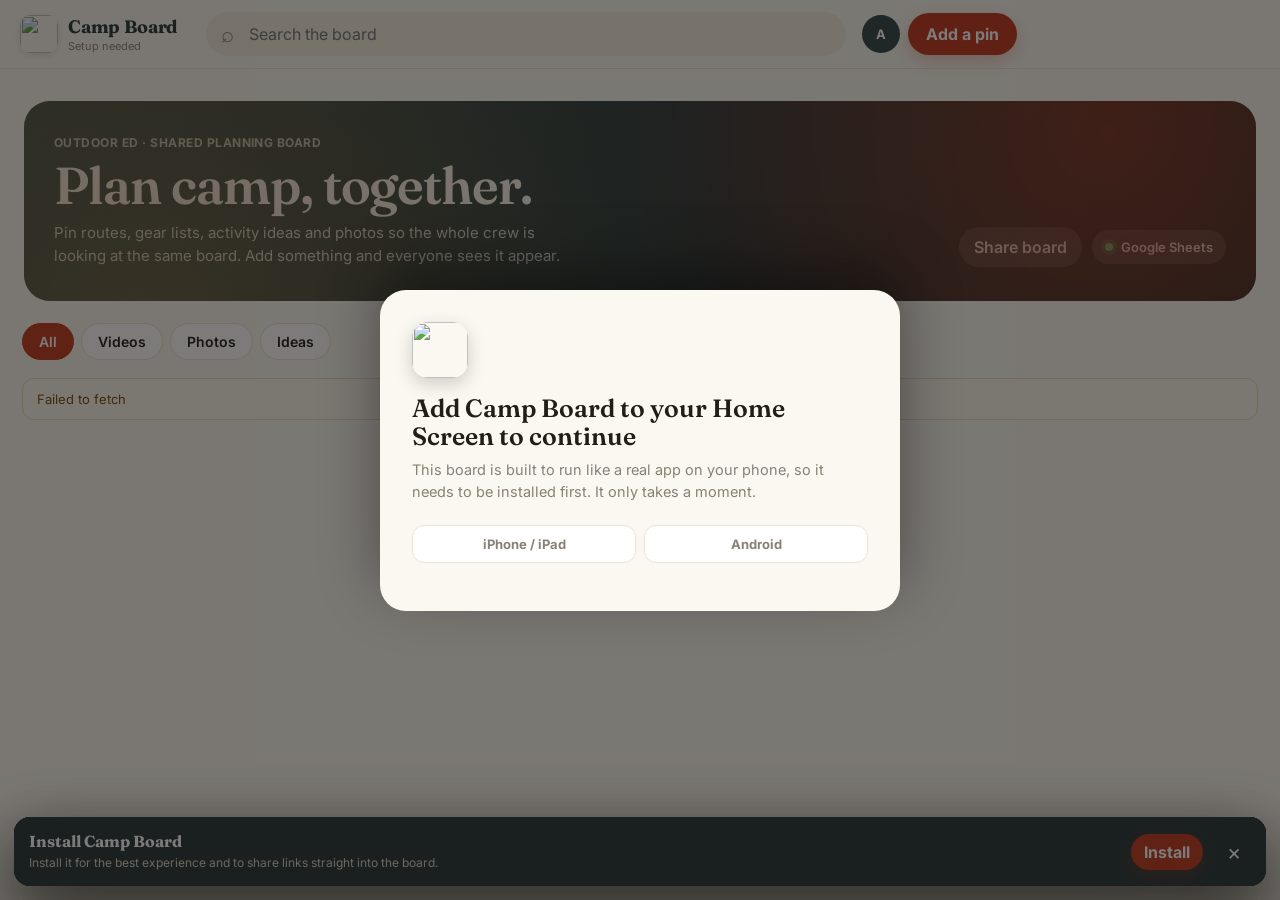
==== commit eb0f7889: "Add files via upload" ====
--- a/index.html
+++ b/index.html
@@ -43,6 +43,7 @@
       <p class="subtext">Pin routes, gear lists, activity ideas and photos so the whole crew is looking at the same board. Add something and everyone sees it appear.</p>
     </div>
     <div class="hero-actions">
+      <a class="secondary-btn" id="getShortcutBtn" href="#" target="_blank" rel="noopener" hidden>Get iPhone Shortcut</a>
       <button class="secondary-btn" id="shareBoard">Share board</button>
       <div class="sync-pill"><span class="dot"></span><span id="liveText">Live board</span></div>
     </div>
@@ -83,6 +84,11 @@
   <div><strong>Add Camp Board to your Home Screen</strong><p>Safari → Share → Add to Home Screen. This makes the board feel like a real app.</p></div>
   <button class="close-mini" data-dismiss="iosBanner">×</button>
 </div>
+<div class="install-sheet" id="shortcutBanner" hidden>
+  <div><strong>Add the sharing Shortcut</strong><p>Install it once and you can share any link straight to Camp Board from the Share Sheet — no need to open the app first.</p></div>
+  <a class="primary-btn small" id="shortcutBannerBtn" href="#" target="_blank" rel="noopener">Get Shortcut</a>
+  <button class="close-mini" data-dismiss="shortcutBanner">×</button>
+</div>
 <div class="install-sheet" id="androidBanner" hidden>
   <div><strong>Install Camp Board</strong><p>Install it for the best experience and to share links straight into the board.</p></div>
   <button class="primary-btn small" id="installNow">Install</button>
@@ -122,7 +128,7 @@
         <li><span class="num">4</span><span>Tap <strong>Add</strong> in the top right.</span></li>
         <li><span class="num">5</span><span>Close this browser tab, then open <strong>Camp Board</strong> from the icon that's now on your Home Screen.</span></li>
       </ol>
-      <p class="gate-note">Already added it? Go to your Home Screen and open the Camp Board icon from there — reloading this browser tab won't switch it over.</p>
+      <p class="gate-note">Already added it? Go to your Home Screen and open the Camp Board icon from there — reloading this browser tab won't switch it over. Once you're in, we'll also offer a Shortcut so you can share links to the board straight from Safari.</p>
     </div>
     <div class="gate-panel" id="gatePanelAndroid">
       <ol class="gate-steps">
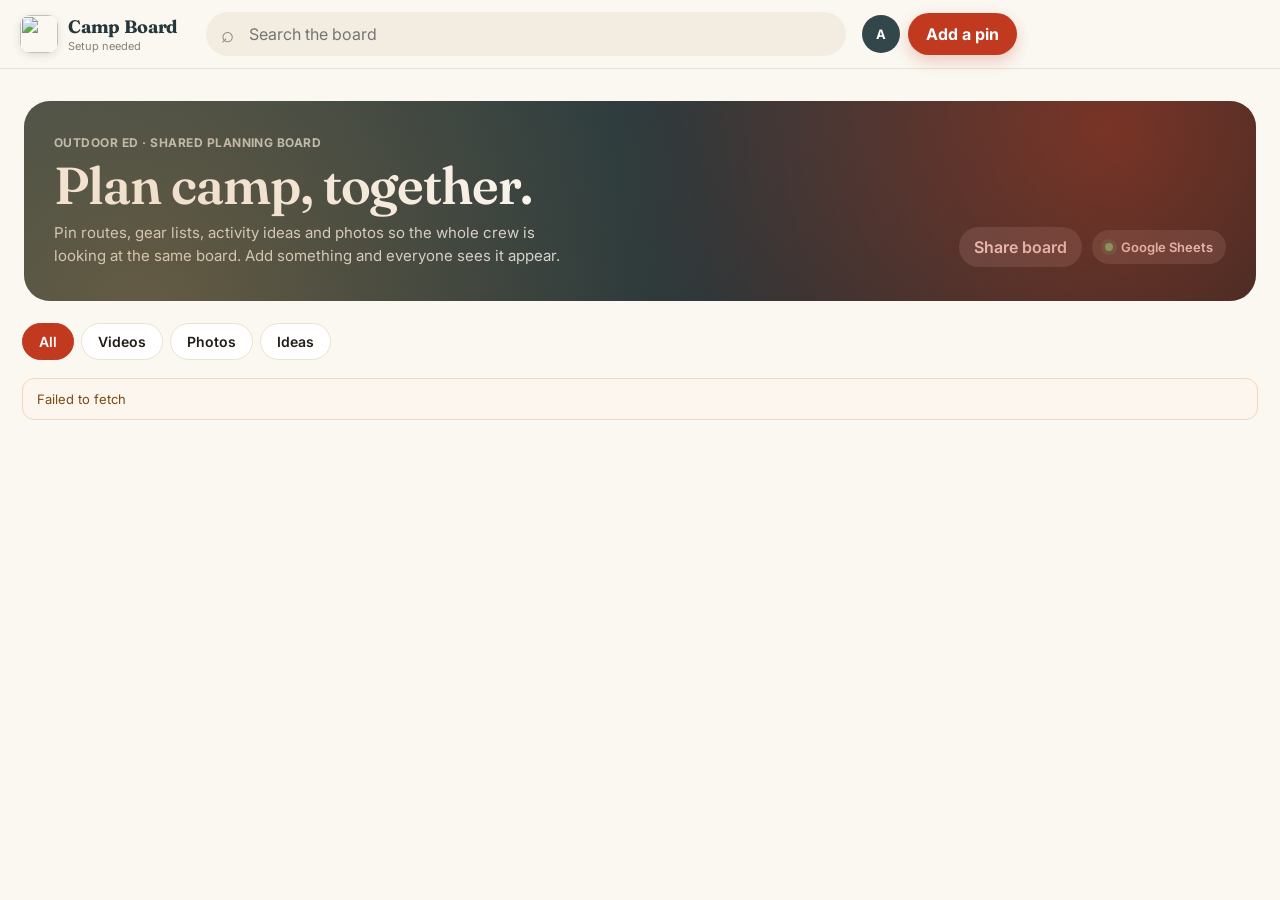
==== commit 5c48ca7d: "Add files via upload" ====
--- a/index.html
+++ b/index.html
@@ -144,6 +144,7 @@
 </div>
 
 <script async src="https://assets.pinterest.com/js/pinit.js"></script>
+<script src="./config.js"></script>
 <script src="./app.js" defer></script>
 </body>
 </html>
--- a/styles.css
+++ b/styles.css
@@ -15,7 +15,16 @@
   --radius:20px;
 }
 *{box-sizing:border-box}
+/* THE FIX for "the popup won't go away": several elements below (the
+   install gate, banners) set their own `display` value so they can be
+   flex layouts. Without this rule, that `display` beats the browser's
+   built-in `[hidden]{display:none}` rule and the element shows up no
+   matter what the `hidden` attribute says — which is exactly why the
+   Home Screen prompt used to stay stuck on screen even after installing.
+   This rule makes `hidden` win, always. */
+[hidden]{display:none!important}
 html{scroll-behavior:smooth}
+@media(prefers-reduced-motion:reduce){*,*::before,*::after{animation-duration:.001ms!important;animation-iteration-count:1!important;transition-duration:.001ms!important}}
 body{margin:0;font-family:"Inter",ui-sans-serif,system-ui,-apple-system,"Segoe UI",sans-serif;color:var(--ink);background:var(--paper)}
 h1,h2,.brand strong,.wordmark{font-family:"Fraunces","Iowan Old Style",serif}
 button,input,select{font:inherit}
@@ -34,14 +43,16 @@
 .clear-search{position:absolute;right:7px;top:6px;border:0;border-radius:50%;width:32px;height:32px;background:var(--line);font-size:19px;color:var(--ink)}
 .top-actions{display:flex;gap:8px;align-items:center}
 .primary-btn,.secondary-btn,.icon-btn,.avatar-btn{border:0}
-.primary-btn{border-radius:999px;background:var(--ember);color:#fff;padding:11px 18px;font-weight:700;box-shadow:0 6px 16px rgba(193,57,31,.25);transition:.18s}
+.primary-btn{border-radius:999px;background:var(--ember);color:#fff;padding:11px 18px;font-weight:700;box-shadow:0 6px 16px rgba(193,57,31,.25);transition:.18s cubic-bezier(.16,1,.3,1)}
 .primary-btn:hover{background:var(--ember-dark);transform:translateY(-1px)}
+.primary-btn:active{transform:translateY(0) scale(.97)}
 .primary-btn.small{padding:8px 13px}
-.secondary-btn{background:var(--paper-dim);color:var(--ink);border-radius:999px;padding:10px 15px;font-weight:600;text-decoration:none}
+.secondary-btn{background:var(--paper-dim);color:var(--ink);border-radius:999px;padding:10px 15px;font-weight:600;text-decoration:none;transition:.15s}
 .secondary-btn:hover{background:var(--line)}
-.icon-btn{width:38px;height:38px;border-radius:50%;background:var(--paper-dim);font-size:20px;color:var(--pine-dark)}
-.avatar-btn{width:38px;height:38px;border-radius:50%;background:var(--pine);color:#fff;font-weight:700;font-size:13px;display:grid;place-items:center;letter-spacing:.02em}
-.avatar-btn:hover{background:var(--pine-dark)}
+.icon-btn{width:38px;height:38px;border-radius:50%;background:var(--paper-dim);font-size:20px;color:var(--pine-dark);transition:.15s}
+.icon-btn:hover{background:var(--line);transform:translateY(-1px)}
+.avatar-btn{width:38px;height:38px;border-radius:50%;background:var(--pine);color:#fff;font-weight:700;font-size:13px;display:grid;place-items:center;letter-spacing:.02em;transition:.15s}
+.avatar-btn:hover{background:var(--pine-dark);transform:translateY(-1px)}
 
 /* ---------- Page / hero ---------- */
 .page{max-width:1760px;margin:auto;padding:26px 22px 70px}
@@ -60,11 +71,12 @@
 /* ---------- Categories ---------- */
 .category-row{display:flex;gap:7px;overflow:auto;scrollbar-width:none;margin:0 0 18px}
 .category-row::-webkit-scrollbar{display:none}
-.filter{border:1px solid var(--line);background:#fff;border-radius:999px;padding:9px 16px;font-size:14px;font-weight:600;white-space:nowrap;color:var(--ink)}
+.filter{border:1px solid var(--line);background:#fff;border-radius:999px;padding:9px 16px;font-size:14px;font-weight:600;white-space:nowrap;color:var(--ink);transition:.15s cubic-bezier(.16,1,.3,1)}
+.filter:hover{border-color:var(--pine);transform:translateY(-1px)}
 .filter.active{background:var(--ember);border-color:var(--ember);color:#fff}
 
 /* ---------- Composer ---------- */
-.composer{background:#fff;border:1px solid var(--line);border-radius:22px;padding:20px;box-shadow:var(--shadow);margin-bottom:18px}
+.composer{background:#fff;border:1px solid var(--line);border-radius:22px;padding:20px;box-shadow:var(--shadow);margin-bottom:18px;animation:sheetUp .32s cubic-bezier(.16,1,.3,1) both}
 .composer-head{display:flex;justify-content:space-between;align-items:start}
 .composer h2{margin:0 0 14px;font-size:23px;letter-spacing:-.01em;font-weight:600}
 .close-btn,.close-mini{border:0;background:transparent}
@@ -120,9 +132,9 @@
 .empty-state p{margin:0 0 18px;color:var(--muted)}
 
 /* ---------- Lightbox ---------- */
-.lightbox-shell{position:absolute;inset:15px;display:flex;flex-direction:column;pointer-events:none}
+.lightbox-shell{position:absolute;inset:15px;display:flex;flex-direction:column;pointer-events:none;animation:zoomIn .28s cubic-bezier(.16,1,.3,1) both}
 .modal{position:fixed;inset:0;z-index:100}
-.modal-backdrop{position:absolute;inset:0;background:rgba(20,17,12,.78);backdrop-filter:blur(6px)}
+.modal-backdrop{position:absolute;inset:0;background:rgba(20,17,12,.78);backdrop-filter:blur(6px);animation:fadeIn .22s ease both}
 .lightbox-stage{flex:1;display:grid;place-items:center;overflow:hidden;pointer-events:auto}
 .lightbox-close{position:absolute;right:0;top:0;z-index:2;border:0;width:44px;height:44px;border-radius:50%;background:#fff;font-size:26px}
 .lightbox-meta{pointer-events:auto;width:min(1100px,100%);margin:9px auto 0;display:flex;justify-content:space-between;align-items:center;gap:15px;color:#fff}
@@ -131,7 +143,7 @@
 .lightbox-actions{display:flex;gap:7px}
 
 /* ---------- Install banners (post-install nudges, e.g. desktop) ---------- */
-.install-sheet{position:fixed;left:14px;right:14px;bottom:14px;z-index:80;display:flex;align-items:center;gap:14px;padding:14px 15px;border-radius:16px;background:var(--pine-dark);color:#fff;box-shadow:var(--shadow-lg)}
+.install-sheet{position:fixed;left:14px;right:14px;bottom:14px;z-index:80;display:flex;align-items:center;gap:14px;padding:14px 15px;border-radius:16px;background:var(--pine-dark);color:#fff;box-shadow:var(--shadow-lg);animation:sheetUp .38s cubic-bezier(.16,1,.3,1) both}
 .install-sheet>div{flex:1}
 .install-sheet strong{display:block;font-family:"Fraunces",serif}
 .install-sheet p{margin:4px 0 0;color:#dcd4c4;font-size:12px;line-height:1.4}
@@ -141,9 +153,9 @@
 /* ---------- Install gate (blocks use until added to Home Screen) ---------- */
 html.gate-active,body.gate-active{overflow:hidden}
 body.gate-active #app{filter:blur(9px) saturate(.65);pointer-events:none;user-select:none}
-.install-gate{position:fixed;inset:0;z-index:500;display:flex;align-items:flex-end;justify-content:center;background:rgba(18,15,11,.55)}
+.install-gate{position:fixed;inset:0;z-index:500;display:flex;align-items:flex-end;justify-content:center;background:rgba(18,15,11,.55);animation:fadeIn .3s ease both}
 @media(min-width:640px){.install-gate{align-items:center}}
-.gate-sheet{width:100%;max-width:520px;max-height:92vh;overflow:auto;background:var(--paper);border-radius:26px 26px 0 0;padding:26px 24px 30px;box-shadow:0 -20px 60px rgba(0,0,0,.4)}
+.gate-sheet{width:100%;max-width:520px;max-height:92vh;overflow:auto;background:var(--paper);border-radius:26px 26px 0 0;padding:26px 24px 30px;box-shadow:0 -20px 60px rgba(0,0,0,.4);animation:sheetUp .45s cubic-bezier(.16,1,.3,1) both}
 @media(min-width:640px){.gate-sheet{border-radius:26px;padding:32px}}
 .gate-icon{width:56px;height:56px;border-radius:16px;object-fit:cover;box-shadow:0 6px 18px rgba(0,0,0,.18);margin-bottom:16px}
 .gate-sheet h1{font-size:25px;margin:0 0 8px;font-weight:600;line-height:1.15}
@@ -152,15 +164,25 @@
 .gate-steps li{display:flex;gap:12px;align-items:flex-start;font-size:14px;line-height:1.5}
 .gate-steps .num{flex:none;width:26px;height:26px;border-radius:50%;background:var(--pine);color:#fff;font-weight:700;font-size:12px;display:grid;place-items:center;margin-top:1px}
 .gate-tabs{display:flex;gap:8px;margin-bottom:16px}
-.gate-tab{flex:1;border:1px solid var(--line);background:#fff;border-radius:12px;padding:10px;font-weight:700;font-size:13px;color:var(--muted)}
+.gate-tab{flex:1;border:1px solid var(--line);background:#fff;border-radius:12px;padding:10px;font-weight:700;font-size:13px;color:var(--muted);transition:.15s}
 .gate-tab.active{background:var(--pine);border-color:var(--pine);color:#fff}
 .gate-panel{display:none}
-.gate-panel.active{display:block}
+.gate-panel.active{display:block;animation:fadeIn .25s ease both}
 .gate-note{background:var(--paper-dim);border-radius:12px;padding:11px 13px;font-size:12.5px;color:var(--ink);margin-top:4px}
-.gate-sheet .primary-btn{width:100%;justify-content:center;display:flex;align-items:center;gap:8px;margin-top:6px;padding:13px}
+.gate-sheet .primary-btn{width:100%;justify-content:center;display:flex;align-items:center;gap:8px;margin-top:6px;padding:13px;animation:pulse 2s ease-in-out infinite}
+.gate-steps li{animation:pinIn .4s cubic-bezier(.16,1,.3,1) both}
+.gate-steps li:nth-child(1){animation-delay:.05s}
+.gate-steps li:nth-child(2){animation-delay:.1s}
+.gate-steps li:nth-child(3){animation-delay:.15s}
+.gate-steps li:nth-child(4){animation-delay:.2s}
+.gate-steps li:nth-child(5){animation-delay:.25s}
 
 @keyframes shim{0%{background-position:100% 0}100%{background-position:-100% 0}}
 @keyframes pinIn{from{opacity:0;transform:translateY(9px)}to{opacity:1;transform:none}}
+@keyframes fadeIn{from{opacity:0}to{opacity:1}}
+@keyframes sheetUp{from{opacity:0;transform:translateY(28px)}to{opacity:1;transform:translateY(0)}}
+@keyframes zoomIn{from{opacity:0;transform:scale(.96)}to{opacity:1;transform:scale(1)}}
+@keyframes pulse{0%,100%{box-shadow:0 6px 16px rgba(193,57,31,.25)}50%{box-shadow:0 6px 22px rgba(193,57,31,.5)}}
 
 @media(max-width:1300px){.pin-grid{column-count:5}}
 @media(max-width:1100px){.pin-grid{column-count:4}.form-grid{grid-template-columns:1fr 1fr}}
